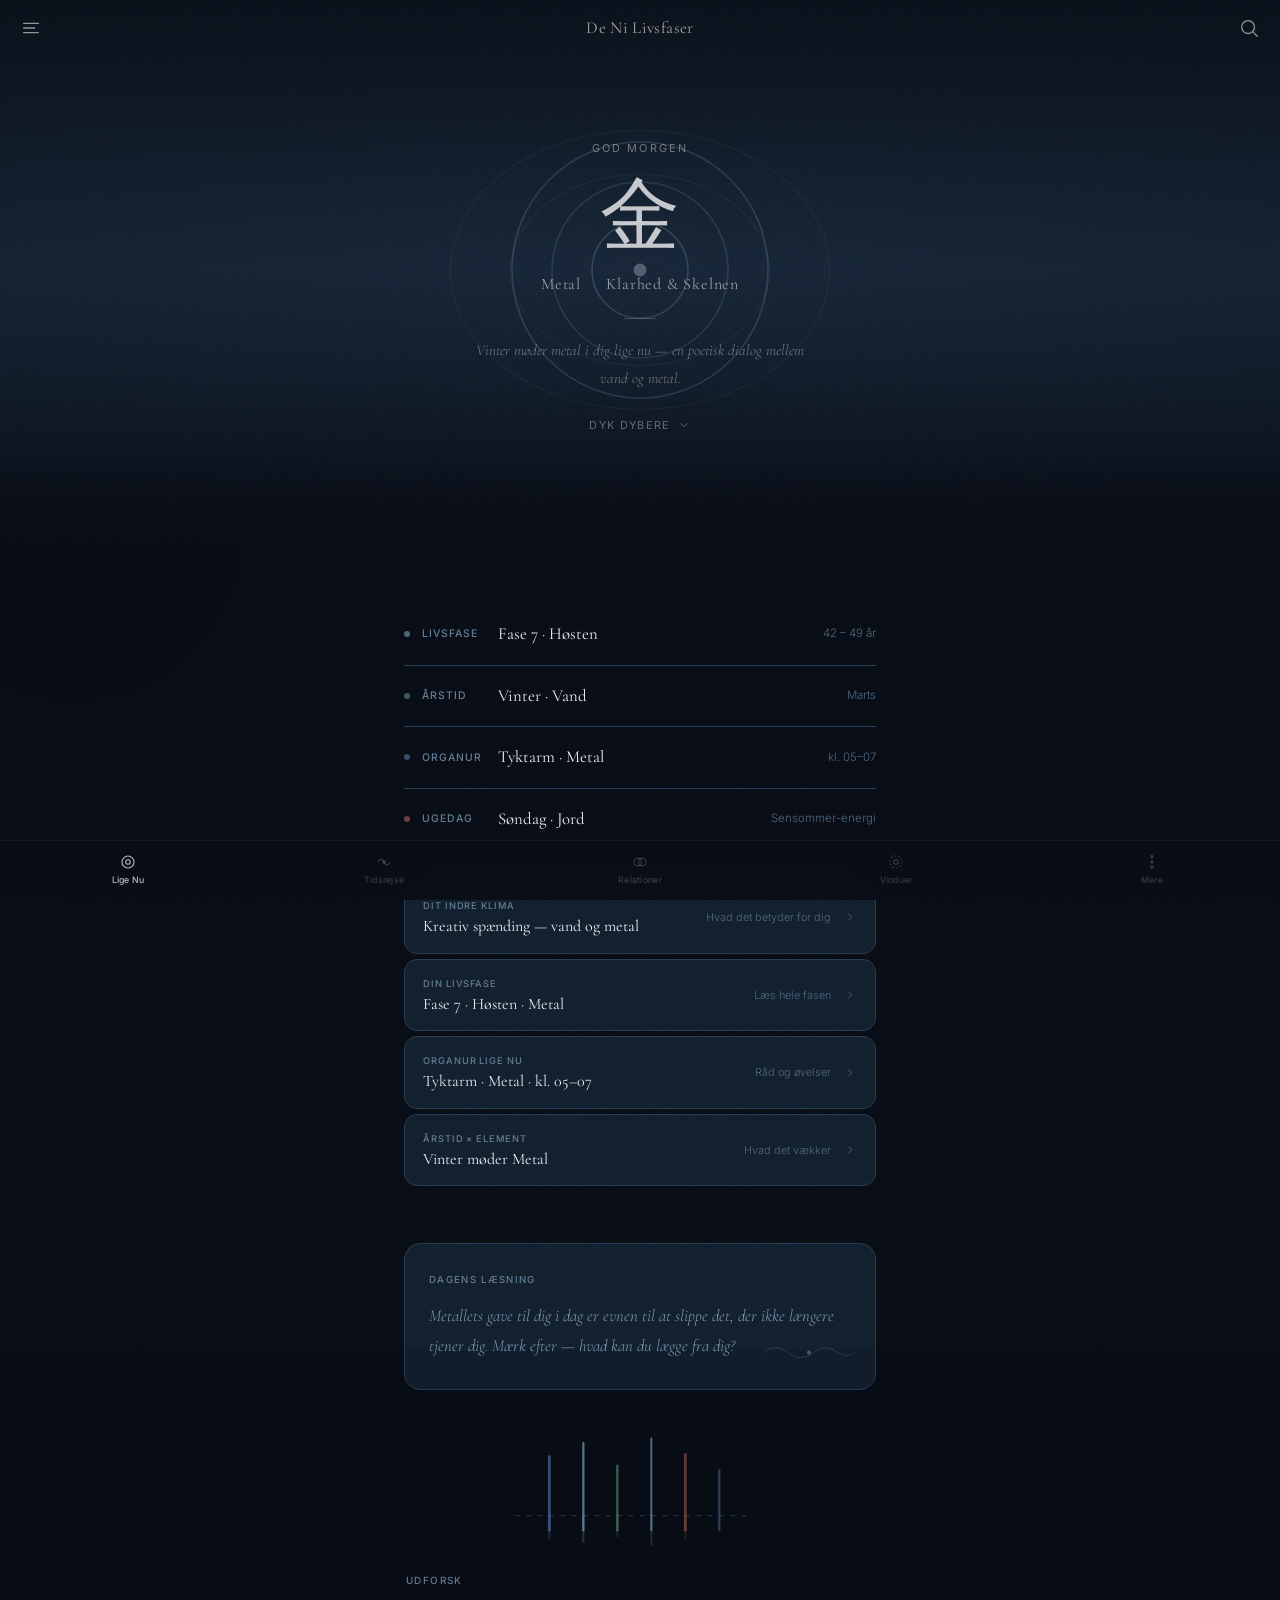
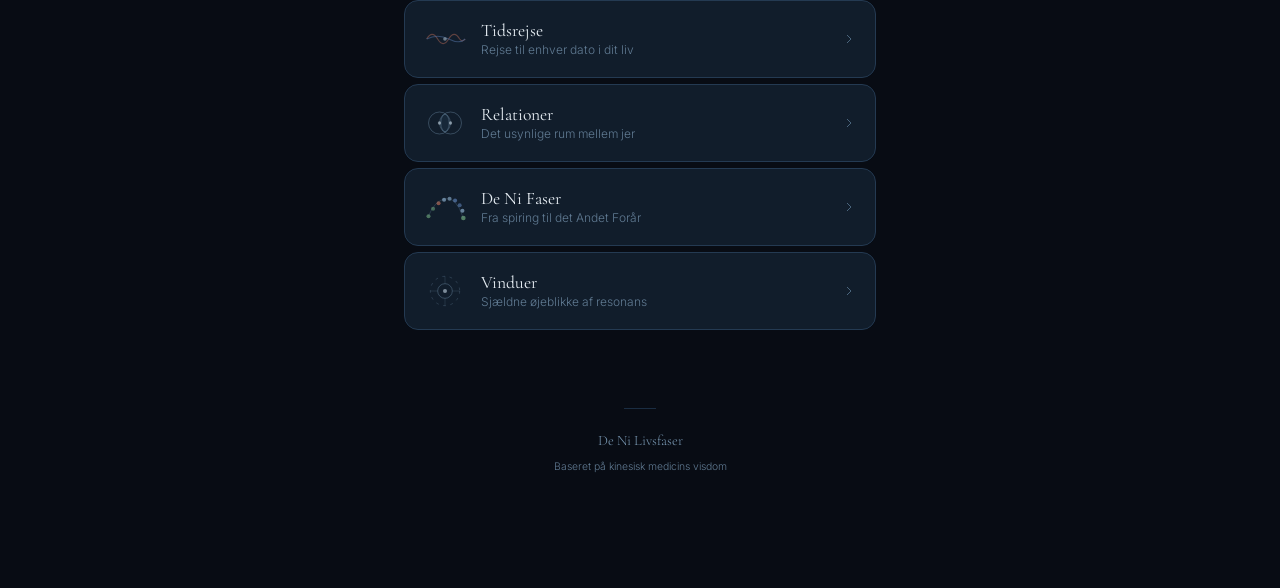
==== index.html @ 33b8a507 "Update entire color palette and figure sizes to match Re-Balan app Replaces all CSS custom propertie" ====
<!DOCTYPE html>
<html lang="da">
<head>
  <meta charset="UTF-8">
  <meta name="viewport" content="width=device-width, initial-scale=1.0, viewport-fit=cover">
  <title>De 9 Livsfaser</title>
  <link rel="preconnect" href="https://fonts.googleapis.com">
  <link rel="preconnect" href="https://fonts.gstatic.com" crossorigin>
  <link href="https://fonts.googleapis.com/css2?family=Cormorant+Garamond:ital,wght@0,300;0,400;0,500;0,600;1,300;1,400;1,500&family=Inter:wght@300;400;500&display=swap" rel="stylesheet">
  <link rel="stylesheet" href="style.css">
</head>
<body>

  <!-- Film grain -->
  <svg class="grain" aria-hidden="true">
    <filter id="grn"><feTurbulence type="fractalNoise" baseFrequency="0.80" numOctaves="4" stitchTiles="stitch"/></filter>
    <rect width="200%" height="200%" filter="url(#grn)"/>
  </svg>

  <!-- Ambient orbs -->
  <div class="ambient" aria-hidden="true">
    <div class="orb orb--1"></div>
    <div class="orb orb--2"></div>
    <div class="orb orb--3"></div>
  </div>

  <!-- Top nav -->
  <nav class="topnav">
    <button class="topnav__btn" aria-label="Menu">
      <svg viewBox="0 0 24 24" fill="none" stroke="currentColor" stroke-width="1.4" stroke-linecap="round"><line x1="4" y1="7" x2="20" y2="7"/><line x1="4" y1="12" x2="16" y2="12"/><line x1="4" y1="17" x2="20" y2="17"/></svg>
    </button>
    <span class="topnav__brand">De Ni Livsfaser</span>
    <button class="topnav__btn" aria-label="Søg">
      <svg viewBox="0 0 24 24" fill="none" stroke="currentColor" stroke-width="1.4" stroke-linecap="round"><circle cx="11" cy="11" r="7"/><line x1="16.5" y1="16.5" x2="21" y2="21"/></svg>
    </button>
  </nav>

  <!-- ═══════════════════════════════════════
       MIRROR — your living portrait, right now
       ═══════════════════════════════════════ -->
  <section class="mirror">

    <!-- Breathing element circle -->
    <div class="mirror__circle" aria-hidden="true">
      <svg viewBox="0 0 200 200" fill="none" class="svg-mirror">
        <circle cx="100" cy="100" r="80" stroke="rgba(122,154,181,0.45)" stroke-width="1" class="mirror-ring mirror-ring--1"/>
        <circle cx="100" cy="100" r="55" stroke="rgba(122,154,181,0.35)" stroke-width="1" class="mirror-ring mirror-ring--2"/>
        <circle cx="100" cy="100" r="30" stroke="rgba(122,154,181,0.50)" stroke-width="1" class="mirror-ring mirror-ring--3"/>
        <circle cx="100" cy="100" r="4" fill="rgba(196,213,226,0.60)" class="mirror-ring mirror-ring--4"/>
      </svg>
    </div>

    <!-- Breathing halo -->
    <div class="mirror__halo" aria-hidden="true">
      <div class="halo halo--1"></div>
      <div class="halo halo--2"></div>
    </div>

    <!-- The living portrait -->
    <div class="mirror__content">
      <p class="mirror__greeting anim-fade" style="--d:.3s" id="greeting">God eftermiddag</p>

      <!-- Element character -->
      <div class="mirror__element anim-fade" style="--d:.6s">
        <span class="element-char" id="elementChar">金</span>
      </div>

      <p class="mirror__element-name anim-fade" style="--d:.9s">
        <span id="elementName">Metal</span> <span class="mirror__dot">·</span> <span id="elementQuality">Klarhed & Skelnen</span>
      </p>

      <div class="mirror__rule anim-fade" style="--d:1.1s"></div>

      <p class="mirror__climate anim-fade" style="--d:1.3s" id="climateText">
        Forår møder metal i dig lige nu — en sjælden spænding mellem det nye og det essentielle.
      </p>

      <a href="dit-dybe-billede.html" class="mirror__deeper anim-fade" style="--d:1.6s">
        Dyk dybere
        <svg width="14" height="14" viewBox="0 0 24 24" fill="none" stroke="currentColor" stroke-width="1.5"><path d="M6 9l6 6 6-6"/></svg>
      </a>
    </div>
  </section>

  <!-- ═══════════════════════════════════════
       CYCLES — the five rhythms right now
       ═══════════════════════════════════════ -->
  <section class="cycles-now">
    <div class="container">

      <div class="cycle-row reveal">
        <div class="cycle-row__dot" style="background:rgba(122,154,181,0.6)"></div>
        <div class="cycle-row__label">Livsfase</div>
        <div class="cycle-row__value" id="cyclePhase">Fase 7 · Høsten</div>
        <div class="cycle-row__detail">42 – 49 år</div>
      </div>

      <div class="cycle-row reveal">
        <div class="cycle-row__dot" style="background:rgba(90,138,106,0.6)"></div>
        <div class="cycle-row__label">Årstid</div>
        <div class="cycle-row__value" id="cycleSeason">Forår · Træ</div>
        <div class="cycle-row__detail">Marts</div>
      </div>

      <div class="cycle-row reveal">
        <div class="cycle-row__dot" style="background:rgba(80,112,160,0.6)"></div>
        <div class="cycle-row__label">Organur</div>
        <div class="cycle-row__value" id="cycleOrgan">Nyrer · Vand</div>
        <div class="cycle-row__detail" id="cycleOrganTime">kl. 17–19</div>
      </div>

      <div class="cycle-row reveal">
        <div class="cycle-row__dot" style="background:rgba(160,96,80,0.6)"></div>
        <div class="cycle-row__label">Ugedag</div>
        <div class="cycle-row__value" id="cycleDay">Fredag · Jord</div>
        <div class="cycle-row__detail">Sensommer-energi</div>
      </div>

    </div>
  </section>

  <!-- ═══════════════════════════════════════
       DEEPER — expand your portrait
       ═══════════════════════════════════════ -->
  <section class="portrait-deep reveal" id="deeper">
    <div class="container">
      <a href="dit-dybe-billede.html" class="deep-bar">
        <div class="deep-bar__left">
          <p class="deep-bar__label">Dit indre klima</p>
          <p class="deep-bar__value" id="deepClimate">Kreativ spænding</p>
        </div>
        <p class="deep-bar__hint">Hvad det betyder for dig</p>
        <svg class="deep-bar__arrow" viewBox="0 0 24 24" fill="none" stroke="currentColor" stroke-width="1.5"><path d="M9 6l6 6-6 6"/></svg>
      </a>
      <a href="dit-dybe-billede.html" class="deep-bar">
        <div class="deep-bar__left">
          <p class="deep-bar__label">Din livsfase</p>
          <p class="deep-bar__value">Fase 7 · Høsten · Metal</p>
        </div>
        <p class="deep-bar__hint">Læs hele fasen</p>
        <svg class="deep-bar__arrow" viewBox="0 0 24 24" fill="none" stroke="currentColor" stroke-width="1.5"><path d="M9 6l6 6-6 6"/></svg>
      </a>
      <a href="dit-dybe-billede.html" class="deep-bar">
        <div class="deep-bar__left">
          <p class="deep-bar__label">Organur lige nu</p>
          <p class="deep-bar__value" id="deepOrgan">Blære · Vand · kl. 15–17</p>
        </div>
        <p class="deep-bar__hint">Råd og øvelser</p>
        <svg class="deep-bar__arrow" viewBox="0 0 24 24" fill="none" stroke="currentColor" stroke-width="1.5"><path d="M9 6l6 6-6 6"/></svg>
      </a>
      <a href="dit-dybe-billede.html" class="deep-bar">
        <div class="deep-bar__left">
          <p class="deep-bar__label">Årstid × Element</p>
          <p class="deep-bar__value" id="deepSeason">Forår møder Metal</p>
        </div>
        <p class="deep-bar__hint">Hvad det vækker</p>
        <svg class="deep-bar__arrow" viewBox="0 0 24 24" fill="none" stroke="currentColor" stroke-width="1.5"><path d="M9 6l6 6-6 6"/></svg>
      </a>
    </div>
  </section>

  <!-- ═══════════════════════════════════════
       DAILY READING — one poetic insight
       ═══════════════════════════════════════ -->
  <section class="reading reveal">
    <div class="container">
      <div class="reading__card">
        <p class="reading__label">Dagens Læsning</p>
        <p class="reading__text" id="dailyReading">Metallets gave til dig i dag er evnen til at slippe det, der ikke længere tjener dig. Mærk efter — hvad kan du lægge fra dig?</p>
        <div class="reading__illo" aria-hidden="true">
          <svg viewBox="0 0 120 40" fill="none" class="svg-reading">
            <path d="M5,20 Q20,8 35,20 Q50,32 65,20 Q80,8 95,20 Q105,27 115,20" stroke="rgba(122,154,181,0.50)" stroke-width="1" fill="none"/>
            <circle cx="60" cy="20" r="2.5" fill="rgba(196,213,226,0.60)"/>
          </svg>
        </div>
      </div>
    </div>
  </section>

  <!-- ═══════════════════════════════════════
       DIVIDER — poles
       ═══════════════════════════════════════ -->
  <div class="divider reveal" aria-hidden="true">
    <svg viewBox="0 0 300 100" fill="none" class="illo-poles">
      <line x1="70" y1="85" x2="70" y2="20" stroke="rgba(80,112,160,0.65)" stroke-width="2.5" stroke-linecap="round"/>
      <line x1="100" y1="85" x2="100" y2="8" stroke="rgba(122,154,181,0.70)" stroke-width="2" stroke-linecap="round"/>
      <line x1="130" y1="85" x2="130" y2="28" stroke="rgba(90,138,106,0.60)" stroke-width="2.2" stroke-linecap="round"/>
      <line x1="160" y1="85" x2="160" y2="4" stroke="rgba(122,154,181,0.65)" stroke-width="1.8" stroke-linecap="round"/>
      <line x1="190" y1="85" x2="190" y2="18" stroke="rgba(160,96,80,0.55)" stroke-width="2.5" stroke-linecap="round"/>
      <line x1="220" y1="85" x2="220" y2="32" stroke="rgba(80,112,160,0.50)" stroke-width="2" stroke-linecap="round"/>
      <line x1="40" y1="72" x2="250" y2="72" stroke="rgba(122,154,181,0.25)" stroke-width="1" stroke-dasharray="4 6"/>
      <line x1="70" y1="72" x2="70" y2="92" stroke="rgba(80,112,160,0.20)" stroke-width="2.5" stroke-linecap="round"/>
      <line x1="100" y1="72" x2="100" y2="95" stroke="rgba(122,154,181,0.25)" stroke-width="2" stroke-linecap="round"/>
      <line x1="130" y1="72" x2="130" y2="90" stroke="rgba(90,138,106,0.18)" stroke-width="2.2" stroke-linecap="round"/>
      <line x1="160" y1="72" x2="160" y2="98" stroke="rgba(122,154,181,0.20)" stroke-width="1.8" stroke-linecap="round"/>
      <line x1="190" y1="72" x2="190" y2="92" stroke="rgba(160,96,80,0.15)" stroke-width="2.5" stroke-linecap="round"/>
    </svg>
  </div>

  <!-- ═══════════════════════════════════════
       EXPLORE — go deeper
       ═══════════════════════════════════════ -->
  <section class="explore reveal">
    <div class="container">
      <p class="explore__label">Udforsk</p>

      <a href="tidsrejse.html" class="bar">
        <div class="bar__illo">
          <svg viewBox="0 0 48 32" fill="none" class="svg-wave">
            <path d="M4,16 Q10,6 16,16 Q22,26 28,16 Q34,6 40,16 Q43,20 46,16" stroke="rgba(160,96,80,0.55)" stroke-width="1.2" fill="none"/>
            <path d="M4,16 Q16,10 28,16 Q40,22 46,16" stroke="rgba(80,112,160,0.55)" stroke-width="1.2" fill="none"/>
            <circle cx="24" cy="16" r="2" fill="rgba(196,213,226,0.50)"/>
          </svg>
        </div>
        <div class="bar__body">
          <h3 class="bar__title">Tidsrejse</h3>
          <p class="bar__sub">Rejse til enhver dato i dit liv</p>
        </div>
        <svg class="bar__arrow" viewBox="0 0 24 24" fill="none" stroke="currentColor" stroke-width="1.5"><path d="M9 6l6 6-6 6"/></svg>
      </a>

      <a href="relationer.html" class="bar">
        <div class="bar__illo">
          <svg viewBox="0 0 48 36" fill="none" class="svg-relation">
            <circle cx="18" cy="18" r="12" stroke="rgba(122,154,181,0.40)" stroke-width="1"/>
            <circle cx="30" cy="18" r="12" stroke="rgba(122,154,181,0.40)" stroke-width="1"/>
            <ellipse cx="24" cy="18" rx="4.5" ry="9.5" fill="rgba(61,106,138,0.15)" stroke="rgba(122,154,181,0.50)" stroke-width="0.8"/>
            <circle cx="18" cy="18" r="1.8" fill="rgba(196,213,226,0.60)"/>
            <circle cx="30" cy="18" r="1.8" fill="rgba(196,213,226,0.60)"/>
          </svg>
        </div>
        <div class="bar__body">
          <h3 class="bar__title">Relationer</h3>
          <p class="bar__sub">Det usynlige rum mellem jer</p>
        </div>
        <svg class="bar__arrow" viewBox="0 0 24 24" fill="none" stroke="currentColor" stroke-width="1.5"><path d="M9 6l6 6-6 6"/></svg>
      </a>

      <a href="#" class="bar">
        <div class="bar__illo">
          <svg viewBox="0 0 48 48" fill="none" class="svg-phases">
            <circle cx="6" cy="34" r="2.2" fill="rgba(90,138,106,0.80)"/>
            <circle cx="11" cy="26" r="2.2" fill="rgba(90,138,106,0.70)"/>
            <circle cx="17" cy="20" r="2.2" fill="rgba(160,96,80,0.80)"/>
            <circle cx="23" cy="16" r="2.2" fill="rgba(122,154,181,0.80)"/>
            <circle cx="29" cy="15" r="2.2" fill="rgba(122,154,181,0.70)"/>
            <circle cx="35" cy="17" r="2.2" fill="rgba(80,112,160,0.80)"/>
            <circle cx="40" cy="22" r="2.2" fill="rgba(80,112,160,0.70)"/>
            <circle cx="43" cy="28" r="2.2" fill="rgba(122,154,181,0.80)"/>
            <circle cx="44" cy="36" r="2.5" fill="rgba(90,138,106,0.90)"/>
            <path d="M6,34 Q12,18 24,15 Q36,12 44,36" fill="none" stroke="rgba(122,154,181,0.30)" stroke-width="0.8"/>
          </svg>
        </div>
        <div class="bar__body">
          <h3 class="bar__title">De Ni Faser</h3>
          <p class="bar__sub">Fra spiring til det Andet Forår</p>
        </div>
        <svg class="bar__arrow" viewBox="0 0 24 24" fill="none" stroke="currentColor" stroke-width="1.5"><path d="M9 6l6 6-6 6"/></svg>
      </a>

      <a href="vinduer.html" class="bar">
        <div class="bar__illo">
          <svg viewBox="0 0 48 48" fill="none" class="svg-window">
            <circle cx="24" cy="24" r="16" stroke="rgba(122,154,181,0.35)" stroke-width="0.8" stroke-dasharray="3 5"/>
            <circle cx="24" cy="24" r="8" stroke="rgba(122,154,181,0.50)" stroke-width="0.8"/>
            <circle cx="24" cy="24" r="2.2" fill="rgba(196,213,226,0.60)"/>
            <line x1="24" y1="8" x2="24" y2="16" stroke="rgba(122,154,181,0.25)" stroke-width="0.8"/>
            <line x1="24" y1="32" x2="24" y2="40" stroke="rgba(122,154,181,0.25)" stroke-width="0.8"/>
            <line x1="8" y1="24" x2="16" y2="24" stroke="rgba(122,154,181,0.25)" stroke-width="0.8"/>
            <line x1="32" y1="24" x2="40" y2="24" stroke="rgba(122,154,181,0.25)" stroke-width="0.8"/>
          </svg>
        </div>
        <div class="bar__body">
          <h3 class="bar__title">Vinduer</h3>
          <p class="bar__sub">Sjældne øjeblikke af resonans</p>
        </div>
        <svg class="bar__arrow" viewBox="0 0 24 24" fill="none" stroke="currentColor" stroke-width="1.5"><path d="M9 6l6 6-6 6"/></svg>
      </a>

    </div>
  </section>

  <!-- Footer -->
  <footer class="footer reveal">
    <div class="container">
      <div class="footer__rule"></div>
      <p class="footer__brand">De Ni Livsfaser</p>
      <p class="footer__sub">Baseret på kinesisk medicins visdom</p>
    </div>
  </footer>

  <!-- Bottom tab bar -->
  <nav class="tabbar">
    <a href="index.html" class="tab active">
      <svg viewBox="0 0 24 24" fill="none" stroke="currentColor" stroke-width="1.4"><circle cx="12" cy="12" r="8"/><circle cx="12" cy="12" r="3"/></svg>
      <span>Lige Nu</span>
    </a>
    <a href="tidsrejse.html" class="tab">
      <svg viewBox="0 0 24 24" fill="none" stroke="currentColor" stroke-width="1.4"><path d="M4,12 Q8,4 12,12 Q16,20 20,12"/><circle cx="12" cy="12" r="1.5"/></svg>
      <span>Tidsrejse</span>
    </a>
    <a href="relationer.html" class="tab">
      <svg viewBox="0 0 24 24" fill="none" stroke="currentColor" stroke-width="1.4"><circle cx="9" cy="12" r="5"/><circle cx="15" cy="12" r="5"/></svg>
      <span>Relationer</span>
    </a>
    <a href="vinduer.html" class="tab">
      <svg viewBox="0 0 24 24" fill="none" stroke="currentColor" stroke-width="1.4"><circle cx="12" cy="12" r="8" stroke-dasharray="2 3"/><circle cx="12" cy="12" r="3"/></svg>
      <span>Vinduer</span>
    </a>
    <a href="#" class="tab">
      <svg viewBox="0 0 24 24" fill="none" stroke="currentColor" stroke-width="1.4"><circle cx="12" cy="5" r="1.5"/><circle cx="12" cy="12" r="1.5"/><circle cx="12" cy="19" r="1.5"/></svg>
      <span>Mere</span>
    </a>
  </nav>

  <script src="app.js"></script>
</body>
</html>
---- style.css ----
/* ═══════════════════════════════════════════════════
   DE NI LIVSFASER — Living Mirror
   Co-Star inspired · Personalized · Breathing
   ═══════════════════════════════════════════════════ */

:root {
  /* Palette — extracted from Re-Balan */
  --bg: #080c14;
  --bg-light: #0d1520;
  --bg-deep: #080c14;
  --surface: #111d2b;
  --surface-hover: #162436;
  --glass-border: rgba(255,255,255,0.06);
  --border: #1a2d42;
  --border-light: #243a52;
  --text-bright: #e6edf3;
  --text-primary: #c4d5e2;
  --text-secondary: #7a9ab5;
  --text-dim: #607a92;
  --text-muted: #4a657d;
  --accent: #3d6a8a;
  --accent-light: #5a8aab;
  --warm: #8a7a60;
  --warm-light: #a89880;
  --sym: #a06050;
  --para: #5070a0;
  --hero-deep: #080c14;
  --hero-base: #0d1520;
  --hero-mid: #111d2b;
  --hero-light: #162436;
  --hero-pale: #1a2d42;
  --glass: rgba(255,255,255,0.025);
  --glass-hover: rgba(255,255,255,0.04);
  --ease: cubic-bezier(0.4,0,0.2,1);
  --ease-out: cubic-bezier(0,0,0.2,1);
  --transition: 0.4s var(--ease);
  --shadow: 0 4px 30px rgba(0,0,0,0.30);
  --shadow-up: 0 -2px 20px rgba(0,0,0,0.20);
}

*,*::before,*::after{margin:0;padding:0;box-sizing:border-box}
html{scroll-behavior:smooth;font-size:16px;-webkit-font-smoothing:antialiased}
body{font-family:'Inter',-apple-system,sans-serif;font-weight:300;color:var(--text-primary);background:var(--bg);line-height:1.7;overflow-x:hidden;padding-bottom:72px}
::selection{background:rgba(80,112,160,.30);color:#fff}
a{text-decoration:none;color:inherit}
.container{max-width:520px;margin:0 auto;padding:0 24px}

/* ── Grain ── */
.grain{position:fixed;inset:-50%;width:200%;height:200%;z-index:9999;pointer-events:none;opacity:.28;mix-blend-mode:soft-light}

/* ── Ambient ── */
.ambient{position:fixed;inset:0;z-index:0;pointer-events:none;overflow:hidden}
.orb{position:absolute;border-radius:50%;filter:blur(80px);opacity:.06}
.orb--1{width:500px;height:500px;background:radial-gradient(circle,rgba(80,112,160,.20),transparent);top:-120px;right:-80px;animation:drift1 40s ease-in-out infinite}
.orb--2{width:550px;height:550px;background:radial-gradient(circle,rgba(90,138,106,.12),transparent);bottom:10%;left:-200px;animation:drift2 35s ease-in-out infinite}
.orb--3{width:400px;height:400px;background:radial-gradient(circle,rgba(160,96,80,.08),transparent);top:40%;right:5%;animation:drift3 45s ease-in-out infinite}
@keyframes drift1{0%,100%{transform:translate(0,0) scale(1)}33%{transform:translate(-50px,40px) scale(1.05)}66%{transform:translate(25px,-35px) scale(.95)}}
@keyframes drift2{0%,100%{transform:translate(0,0) scale(1)}33%{transform:translate(40px,-30px) scale(.92)}66%{transform:translate(-35px,50px) scale(1.08)}}
@keyframes drift3{0%,100%{transform:translate(0,0) scale(1)}33%{transform:translate(-30px,-25px) scale(1.06)}66%{transform:translate(40px,20px) scale(.94)}}

/* ═══════════════════════════════════
   TOP NAV
   ═══════════════════════════════════ */
.topnav{position:fixed;top:0;left:0;right:0;z-index:100;display:flex;align-items:center;justify-content:space-between;padding:14px 20px;transition:all .5s var(--ease)}
.topnav.scrolled{background:rgba(8,12,20,.85);backdrop-filter:blur(20px);-webkit-backdrop-filter:blur(20px);border-bottom:1px solid rgba(255,255,255,.05)}
.topnav__brand{font-family:'Cormorant Garamond',Georgia,serif;font-size:1.05rem;font-weight:400;color:rgba(255,255,255,.60);letter-spacing:.02em;transition:color .5s var(--ease)}
.topnav.scrolled .topnav__brand{color:rgba(255,255,255,.75)}
.topnav__btn{background:none;border:none;cursor:pointer;width:22px;height:22px;color:rgba(255,255,255,.55);transition:color .5s var(--ease)}
.topnav__btn svg{width:100%;height:100%}
.topnav.scrolled .topnav__btn{color:var(--text-dim)}

/* ═══════════════════════════════════
   MIRROR — the living portrait
   ═══════════════════════════════════ */
.mirror{
  position:relative;
  min-height:60vh;
  display:flex;align-items:center;justify-content:center;
  overflow:hidden;
  padding:80px 0 48px;
  background:linear-gradient(180deg,#0d1520 0%,#111d2b 30%,#162436 50%,#111d2b 70%,#080c14 100%);
}
.mirror::before{content:'';position:absolute;inset:0;background:linear-gradient(to bottom,rgba(8,12,20,.50) 0%,transparent 30%,transparent 85%,rgba(8,12,20,1) 100%);pointer-events:none;z-index:1}
.mirror::after{content:'';position:absolute;inset:0;background:radial-gradient(ellipse 70% 60% at 50% 45%,transparent 0%,rgba(8,12,20,.25) 100%);pointer-events:none;z-index:1}

/* Breathing SVG rings */
.mirror__circle{position:absolute;top:50%;left:50%;transform:translate(-50%,-50%);width:min(320px,65vw);height:min(320px,65vw);z-index:1;pointer-events:none;opacity:.55}
.svg-mirror{width:100%;height:100%}
.mirror-ring--1{animation:spin 80s linear infinite;transform-origin:100px 100px}
.mirror-ring--2{animation:spin 55s linear infinite reverse;transform-origin:100px 100px}
.mirror-ring--3{animation:spin 40s linear infinite;transform-origin:100px 100px}
.mirror-ring--4{animation:pulse 5s ease-in-out infinite;transform-origin:100px 100px}
@keyframes spin{to{transform:rotate(360deg)}}
@keyframes pulse{0%,100%{opacity:.7;transform:scale(1)}50%{opacity:1;transform:scale(1.12)}}

/* Breathing halo */
.mirror__halo{position:absolute;top:50%;left:50%;transform:translate(-50%,-50%);z-index:1;pointer-events:none}
.halo{position:absolute;border-radius:50%;border:1px solid rgba(255,255,255,.05);top:50%;left:50%;transform:translate(-50%,-50%);animation:breathe 8s ease-in-out infinite}
.halo--1{width:380px;height:280px;animation-delay:0s}
.halo--2{width:260px;height:192px;animation-delay:.5s}
@keyframes breathe{0%,100%{transform:translate(-50%,-50%) scale(1);opacity:.25}50%{transform:translate(-50%,-50%) scale(1.12);opacity:.04}}

/* Content */
.mirror__content{position:relative;z-index:2;text-align:center;padding:24px 24px 20px;max-width:480px}
.mirror__greeting{font-size:.68rem;font-weight:400;letter-spacing:.2em;text-transform:uppercase;color:rgba(255,255,255,.40);margin-bottom:20px}

/* Element character — large, central */
.mirror__element{margin-bottom:14px}
.element-char{
  font-family:'Cormorant Garamond',Georgia,serif;
  font-size:clamp(3.2rem,10vw,5rem);
  font-weight:300;
  color:rgba(255,255,255,.75);
  line-height:1;
  display:block;
}

.mirror__element-name{
  font-family:'Cormorant Garamond',Georgia,serif;
  font-size:1rem;font-weight:400;
  color:rgba(255,255,255,.55);
  letter-spacing:.05em;
  margin-bottom:20px;
}
.mirror__dot{opacity:.3;margin:0 6px}

.mirror__rule{width:32px;height:1px;background:rgba(255,255,255,.18);margin:0 auto 18px}

.mirror__climate{
  font-family:'Cormorant Garamond',Georgia,serif;
  font-size:clamp(.85rem,2vw,.95rem);
  font-weight:300;font-style:italic;
  color:rgba(255,255,255,.40);
  line-height:1.8;max-width:340px;margin:0 auto;
}

/* Deeper CTA in mirror */
.mirror__deeper{
  display:inline-flex;align-items:center;gap:6px;
  margin-top:24px;
  font-size:.68rem;font-weight:400;letter-spacing:.12em;text-transform:uppercase;
  color:rgba(255,255,255,.35);
  transition:all var(--transition);
}
.mirror__deeper:hover{color:rgba(255,255,255,.60)}
.mirror__deeper svg{transition:transform var(--transition)}
.mirror__deeper:hover svg{transform:translateY(2px)}

/* Anim */
.anim-fade{opacity:0;transform:translateY(12px);animation:fadeUp 1.2s var(--ease-out) forwards;animation-delay:var(--d,0s)}
@keyframes fadeUp{to{opacity:1;transform:translateY(0)}}

.scroll-cue{position:absolute;bottom:32px;left:50%;transform:translateX(-50%);z-index:2}
.scroll-cue__line{width:1px;height:36px;background:linear-gradient(to bottom,rgba(255,255,255,.28),transparent);animation:scrollPulse 2.5s ease-in-out infinite}
@keyframes scrollPulse{0%,100%{opacity:.7;transform:scaleY(1)}50%{opacity:.10;transform:scaleY(1.3)}}

/* ═══════════════════════════════════
   REVEAL
   ═══════════════════════════════════ */
.reveal{opacity:0;transform:translateY(20px);transition:opacity .8s var(--ease-out),transform .8s var(--ease-out)}
.reveal.visible{opacity:1;transform:translateY(0)}

/* ═══════════════════════════════════
   CYCLES NOW — the five rhythms
   ═══════════════════════════════════ */
.cycles-now{position:relative;z-index:1;padding:64px 0 24px}

.cycle-row{
  display:flex;align-items:center;gap:12px;
  padding:16px 0;
  border-bottom:1px solid var(--border-light);
}
.cycle-row:last-child{border-bottom:none}

.cycle-row__dot{width:6px;height:6px;border-radius:50%;flex-shrink:0}
.cycle-row__label{font-size:.65rem;font-weight:500;letter-spacing:.10em;text-transform:uppercase;color:var(--text-dim);width:64px;flex-shrink:0}
.cycle-row__value{font-family:'Cormorant Garamond',Georgia,serif;font-size:1.05rem;font-weight:400;color:var(--text-bright);flex:1}
.cycle-row__detail{font-size:.72rem;color:var(--text-muted);flex-shrink:0}

/* ═══════════════════════════════════
   PORTRAIT DEEP — dive into your moment
   ═══════════════════════════════════ */
.portrait-deep{position:relative;z-index:1;padding:8px 0 20px}

.deep-bar{
  display:flex;align-items:center;gap:12px;
  padding:16px 18px;margin-bottom:5px;
  background:var(--surface);
  border:1px solid var(--border-light);
  border-radius:13px;
  backdrop-filter:blur(10px);-webkit-backdrop-filter:blur(10px);
  transition:all var(--transition);cursor:pointer;
}
.deep-bar:hover{background:var(--surface-hover);border-color:var(--glass-border);box-shadow:var(--shadow-up);transform:translateX(3px)}
.deep-bar__left{flex:1;min-width:0}
.deep-bar__label{font-size:.58rem;font-weight:500;letter-spacing:.10em;text-transform:uppercase;color:var(--text-dim);margin-bottom:2px}
.deep-bar__value{font-family:'Cormorant Garamond',Georgia,serif;font-size:1rem;font-weight:400;color:var(--text-bright);line-height:1.3}
.deep-bar__hint{font-size:.68rem;color:var(--text-muted);flex-shrink:0;white-space:nowrap}
.deep-bar__arrow{width:14px;height:14px;flex-shrink:0;color:var(--text-muted);transition:all var(--transition)}
.deep-bar:hover .deep-bar__arrow{color:var(--text-secondary);transform:translateX(2px)}

/* ═══════════════════════════════════
   DAILY READING
   ═══════════════════════════════════ */
.reading{position:relative;z-index:1;padding:32px 0 24px}

.reading__card{
  padding:28px 24px;
  background:var(--surface);
  border:1px solid var(--border-light);
  border-radius:16px;
  backdrop-filter:blur(10px);-webkit-backdrop-filter:blur(10px);
  position:relative;overflow:hidden;
}
.reading__label{font-size:.60rem;font-weight:500;letter-spacing:.14em;text-transform:uppercase;color:var(--text-dim);margin-bottom:12px}
.reading__text{font-family:'Cormorant Garamond',Georgia,serif;font-size:1.05rem;font-weight:300;font-style:italic;color:var(--text-secondary);line-height:1.8}
.reading__illo{position:absolute;bottom:12px;right:16px;width:100px;opacity:.5}
.reading__illo svg{width:100%;height:auto}

.svg-reading path{animation:readingWave 6s ease-in-out infinite}
@keyframes readingWave{0%,100%{opacity:.55;transform:translateX(0)}50%{opacity:.80;transform:translateX(2px)}}

/* ═══════════════════════════════════
   DIVIDER
   ═══════════════════════════════════ */
/* ══════════════════════════════════════
   GLOBAL ILLUSTRATION SYSTEM
   Consistent across entire app:
   - Small: 60-80px (leaf, drops, single symbol)
   - Medium: 100-140px (lungs, orbit, nest, trees)
   - Wide: 160px max (harvest, timeline, bridge, stillwater)
   - Divider: 180px (poles, family, spiral)
   - All opacity: .55 ↔ .80 (visible, not harsh)
   - All animations: ease-in-out, 6-12s
   ══════════════════════════════════════ */
.illo-pause{display:flex;justify-content:center;padding:20px 0}
.illo-pause svg{height:auto;max-width:340px}

.divider{position:relative;z-index:1;display:flex;justify-content:center;padding:20px 0 12px}
.divider svg{max-width:340px;height:auto}
.illo-poles{width:340px;animation:polesFade 15s ease-in-out infinite}
@keyframes polesFade{0%,100%{opacity:.80;transform:scaleY(1)}50%{opacity:.50;transform:scaleY(1.02)}}

/* ═══════════════════════════════════
   EXPLORE — go deeper bars
   ═══════════════════════════════════ */
.explore{position:relative;z-index:1;padding:12px 0 48px}
.explore__label{font-size:.62rem;font-weight:500;letter-spacing:.14em;text-transform:uppercase;color:var(--text-dim);margin-bottom:12px;padding-left:2px}

.bar{
  display:flex;align-items:center;gap:14px;
  padding:16px 18px;margin-bottom:6px;
  background:var(--surface);
  border:1px solid var(--border-light);
  border-radius:14px;
  backdrop-filter:blur(10px);-webkit-backdrop-filter:blur(10px);
  transition:all var(--transition);cursor:pointer;
}
.bar:hover{background:var(--surface-hover);border-color:var(--glass-border);box-shadow:var(--shadow-up);transform:translateX(3px)}

.bar__illo{width:44px;height:44px;flex-shrink:0;display:flex;align-items:center;justify-content:center}
.bar__illo svg{width:100%;height:100%}
.bar__body{flex:1;min-width:0}
.bar__title{font-family:'Cormorant Garamond',Georgia,serif;font-size:1.1rem;font-weight:400;color:var(--text-bright);line-height:1.3}
.bar__sub{font-size:.75rem;color:var(--text-dim);line-height:1.4}
.bar__arrow{width:16px;height:16px;flex-shrink:0;color:var(--text-muted);transition:all var(--transition)}
.bar:hover .bar__arrow{color:var(--text-secondary);transform:translateX(3px)}

/* SVG animations */
.svg-wave path:first-child{animation:waveA 4s ease-in-out infinite}
.svg-wave path:nth-child(2){animation:waveB 5.5s ease-in-out infinite}
@keyframes waveA{0%,100%{opacity:.55;transform:translateX(0)}50%{opacity:.80;transform:translateX(3px)}}
@keyframes waveB{0%,100%{opacity:.55;transform:translateX(0)}50%{opacity:.80;transform:translateX(-3px)}}
.svg-relation{animation:relPulse 8s ease-in-out infinite}
@keyframes relPulse{0%,100%{opacity:.80;transform:scale(1)}50%{opacity:.55;transform:scale(1.04)}}
.svg-window{animation:winSpin 15s linear infinite}
@keyframes winSpin{to{transform:rotate(360deg)}}
.svg-phases circle{animation:phaseGlow 2.5s ease-in-out infinite}
.svg-phases circle:nth-child(1){animation-delay:0s}
.svg-phases circle:nth-child(2){animation-delay:.15s}
.svg-phases circle:nth-child(3){animation-delay:.30s}
.svg-phases circle:nth-child(4){animation-delay:.45s}
.svg-phases circle:nth-child(5){animation-delay:.60s}
.svg-phases circle:nth-child(6){animation-delay:.75s}
.svg-phases circle:nth-child(7){animation-delay:.90s}
.svg-phases circle:nth-child(8){animation-delay:1.05s}
.svg-phases circle:nth-child(9){animation-delay:1.20s}
@keyframes phaseGlow{0%,100%{opacity:.80;transform:scale(1)}50%{opacity:.45;transform:scale(1.2)}}

/* ═══════════════════════════════════
   FOOTER
   ═══════════════════════════════════ */
.footer{position:relative;z-index:1;padding:24px 0 40px;text-align:center}
.footer__rule{width:32px;height:1px;background:var(--border);margin:0 auto 20px}
.footer__brand{font-family:'Cormorant Garamond',Georgia,serif;font-size:.9rem;color:var(--text-secondary);margin-bottom:4px}
.footer__sub{font-size:.65rem;color:var(--text-dim)}

/* ═══════════════════════════════════
   TAB BAR
   ═══════════════════════════════════ */
.tabbar{position:fixed;bottom:0;left:0;right:0;z-index:100;display:flex;align-items:center;justify-content:space-around;height:60px;background:rgba(8,12,20,.88);backdrop-filter:blur(24px);-webkit-backdrop-filter:blur(24px);border-top:1px solid rgba(255,255,255,.05);padding-bottom:env(safe-area-inset-bottom,0)}
.tab{display:flex;flex-direction:column;align-items:center;gap:2px;padding:6px 0;min-width:52px;transition:all var(--transition)}
.tab svg{width:18px;height:18px;color:rgba(255,255,255,.20);transition:color var(--transition)}
.tab span{font-size:.55rem;font-weight:400;letter-spacing:.03em;color:rgba(255,255,255,.20);transition:color var(--transition)}
.tab.active svg{color:rgba(255,255,255,.70)}
.tab.active span{color:rgba(255,255,255,.70);font-weight:500}

/* ═══════════════════════════════════
   SCROLLBAR
   ═══════════════════════════════════ */
::-webkit-scrollbar{width:4px}
::-webkit-scrollbar-track{background:transparent}
::-webkit-scrollbar-thumb{background:rgba(255,255,255,.12);border-radius:4px}
::-webkit-scrollbar-thumb:hover{background:rgba(255,255,255,.20)}

/* ═══════════════════════════════════
   RESPONSIVE
   ═══════════════════════════════════ */
@media(max-width:580px){
  .container{padding:0 18px}
  .halo--1{width:340px;height:250px}
  .halo--2{width:220px;height:162px}
}
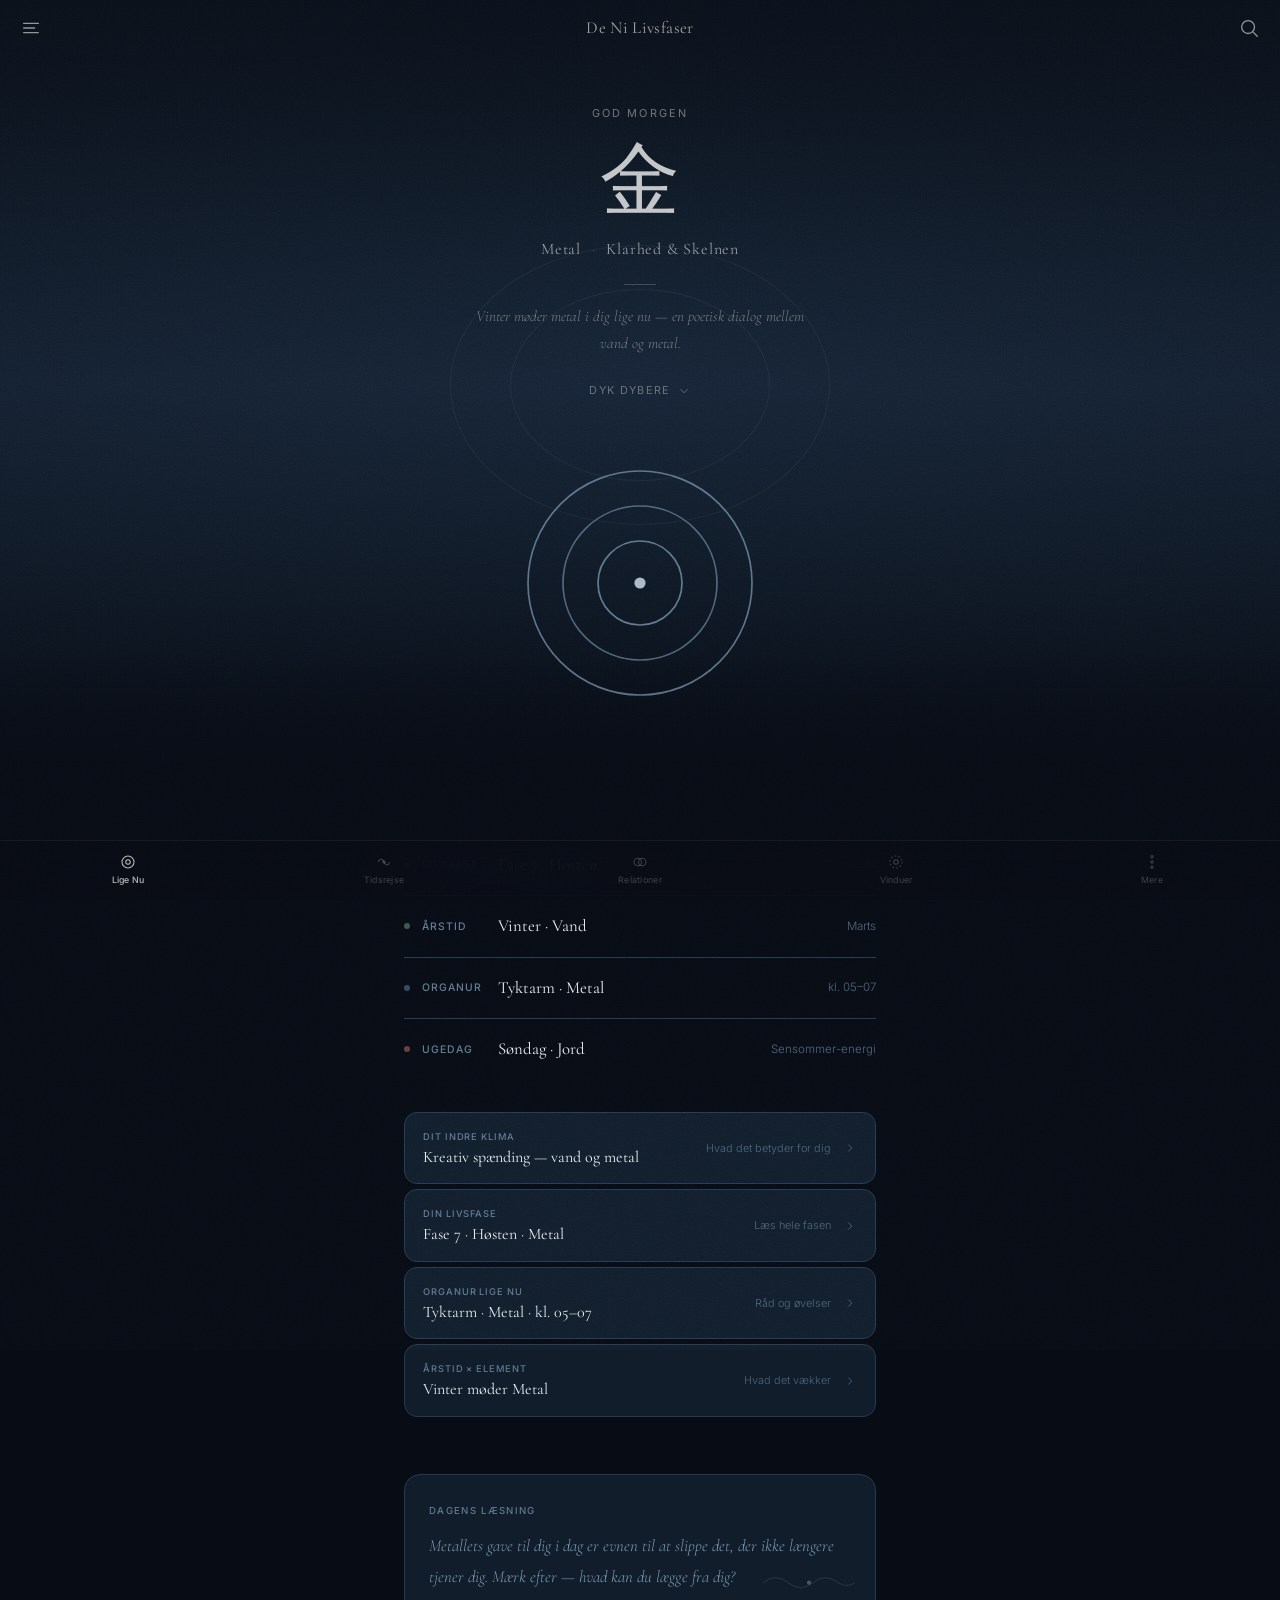
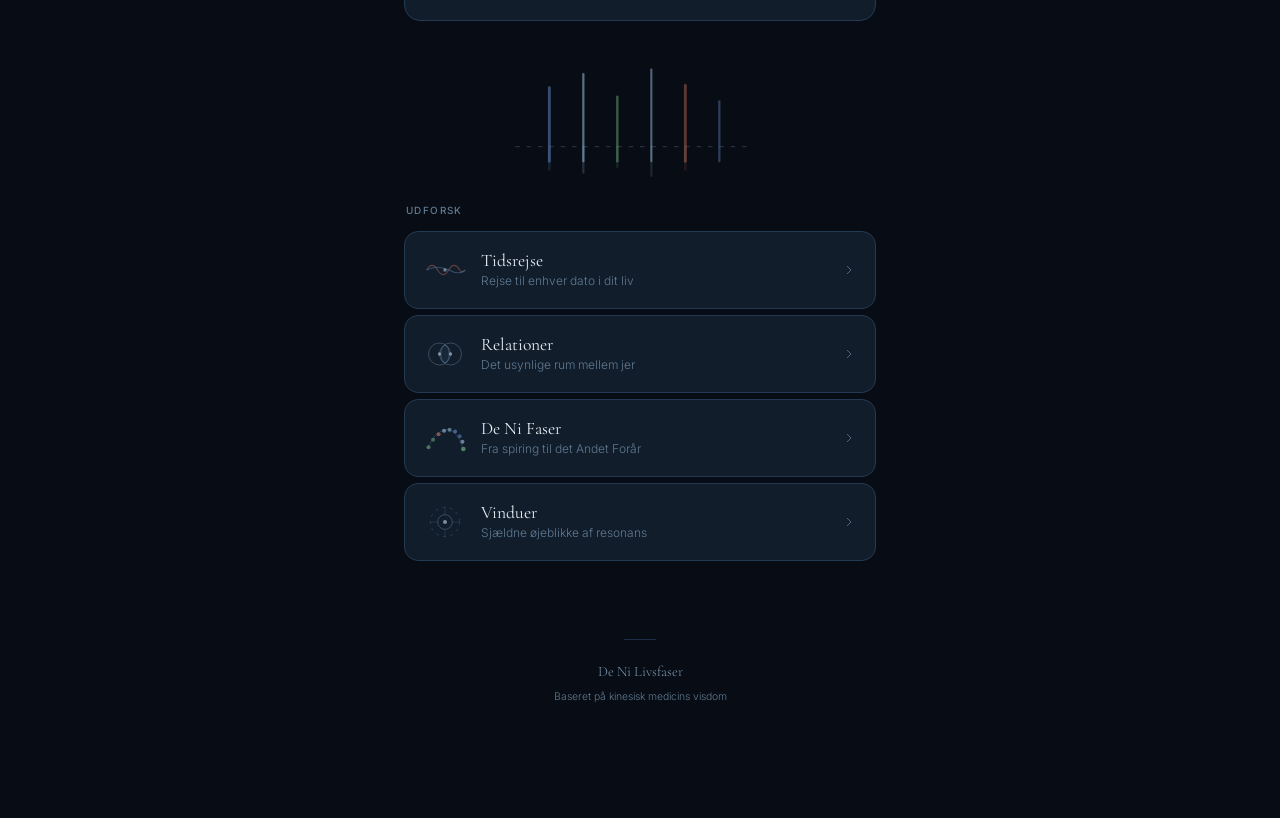
==== commit e38151e8: "Move illustrations below headers and boost color vibrancy Illustrations on all pages now appear belo" ====
--- a/index.html
+++ b/index.html
@@ -40,16 +40,6 @@
        ═══════════════════════════════════════ -->
   <section class="mirror">
 
-    <!-- Breathing element circle -->
-    <div class="mirror__circle" aria-hidden="true">
-      <svg viewBox="0 0 200 200" fill="none" class="svg-mirror">
-        <circle cx="100" cy="100" r="80" stroke="rgba(122,154,181,0.45)" stroke-width="1" class="mirror-ring mirror-ring--1"/>
-        <circle cx="100" cy="100" r="55" stroke="rgba(122,154,181,0.35)" stroke-width="1" class="mirror-ring mirror-ring--2"/>
-        <circle cx="100" cy="100" r="30" stroke="rgba(122,154,181,0.50)" stroke-width="1" class="mirror-ring mirror-ring--3"/>
-        <circle cx="100" cy="100" r="4" fill="rgba(196,213,226,0.60)" class="mirror-ring mirror-ring--4"/>
-      </svg>
-    </div>
-
     <!-- Breathing halo -->
     <div class="mirror__halo" aria-hidden="true">
       <div class="halo halo--1"></div>
@@ -79,6 +69,16 @@
         Dyk dybere
         <svg width="14" height="14" viewBox="0 0 24 24" fill="none" stroke="currentColor" stroke-width="1.5"><path d="M6 9l6 6 6-6"/></svg>
       </a>
+    </div>
+
+    <!-- Breathing element circle — below content -->
+    <div class="mirror__circle" aria-hidden="true">
+      <svg viewBox="0 0 200 200" fill="none" class="svg-mirror">
+        <circle cx="100" cy="100" r="80" stroke="rgba(122,154,181,0.70)" stroke-width="1.2" class="mirror-ring mirror-ring--1"/>
+        <circle cx="100" cy="100" r="55" stroke="rgba(122,154,181,0.60)" stroke-width="1.2" class="mirror-ring mirror-ring--2"/>
+        <circle cx="100" cy="100" r="30" stroke="rgba(122,154,181,0.75)" stroke-width="1.2" class="mirror-ring mirror-ring--3"/>
+        <circle cx="100" cy="100" r="4" fill="rgba(196,213,226,0.85)" class="mirror-ring mirror-ring--4"/>
+      </svg>
     </div>
   </section>
 
--- a/style.css
+++ b/style.css
@@ -75,7 +75,7 @@
 .mirror{
   position:relative;
   min-height:60vh;
-  display:flex;align-items:center;justify-content:center;
+  display:flex;flex-direction:column;align-items:center;justify-content:center;
   overflow:hidden;
   padding:80px 0 48px;
   background:linear-gradient(180deg,#0d1520 0%,#111d2b 30%,#162436 50%,#111d2b 70%,#080c14 100%);
@@ -84,7 +84,7 @@
 .mirror::after{content:'';position:absolute;inset:0;background:radial-gradient(ellipse 70% 60% at 50% 45%,transparent 0%,rgba(8,12,20,.25) 100%);pointer-events:none;z-index:1}
 
 /* Breathing SVG rings */
-.mirror__circle{position:absolute;top:50%;left:50%;transform:translate(-50%,-50%);width:min(320px,65vw);height:min(320px,65vw);z-index:1;pointer-events:none;opacity:.55}
+.mirror__circle{position:relative;width:min(280px,55vw);height:min(280px,55vw);z-index:2;pointer-events:none;opacity:1;margin-top:20px}
 .svg-mirror{width:100%;height:100%}
 .mirror-ring--1{animation:spin 80s linear infinite;transform-origin:100px 100px}
 .mirror-ring--2{animation:spin 55s linear infinite reverse;transform-origin:100px 100px}
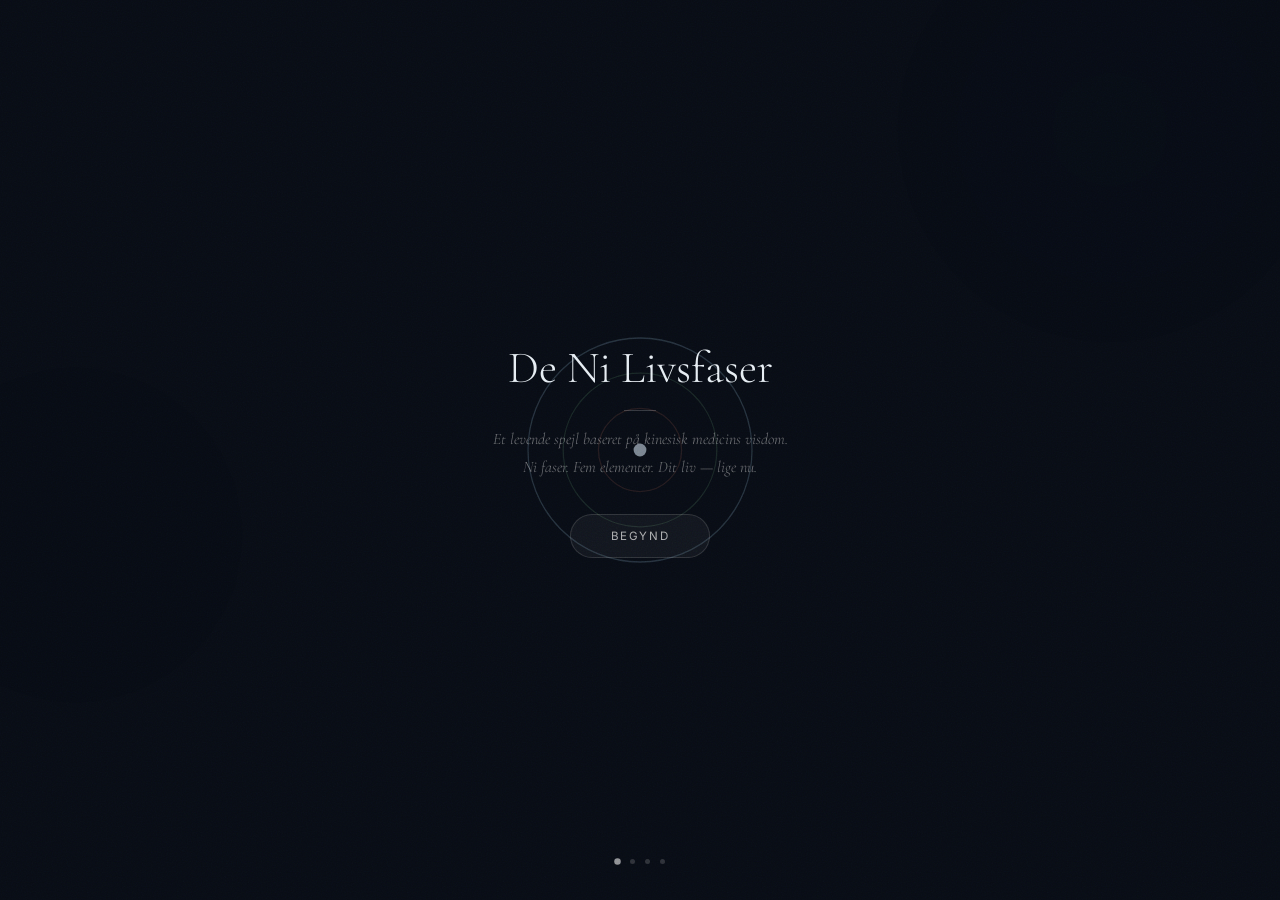
==== commit 681d6ac4: "Add meditative onboarding flow with birthday collection and phase reveal Four-step onboarding: welco" ====
--- a/index.html
+++ b/index.html
@@ -8,6 +8,7 @@
   <link rel="preconnect" href="https://fonts.gstatic.com" crossorigin>
   <link href="https://fonts.googleapis.com/css2?family=Cormorant+Garamond:ital,wght@0,300;0,400;0,500;0,600;1,300;1,400;1,500&family=Inter:wght@300;400;500&display=swap" rel="stylesheet">
   <link rel="stylesheet" href="style.css">
+  <script>if(!localStorage.getItem('dnl_onboarded'))window.location.replace('onboarding.html');</script>
 </head>
 <body>
 
@@ -135,7 +136,7 @@
       <a href="dit-dybe-billede.html" class="deep-bar">
         <div class="deep-bar__left">
           <p class="deep-bar__label">Din livsfase</p>
-          <p class="deep-bar__value">Fase 7 · Høsten · Metal</p>
+          <p class="deep-bar__value" id="deepPhase">Fase 7 · Høsten · Metal</p>
         </div>
         <p class="deep-bar__hint">Læs hele fasen</p>
         <svg class="deep-bar__arrow" viewBox="0 0 24 24" fill="none" stroke="currentColor" stroke-width="1.5"><path d="M9 6l6 6-6 6"/></svg>
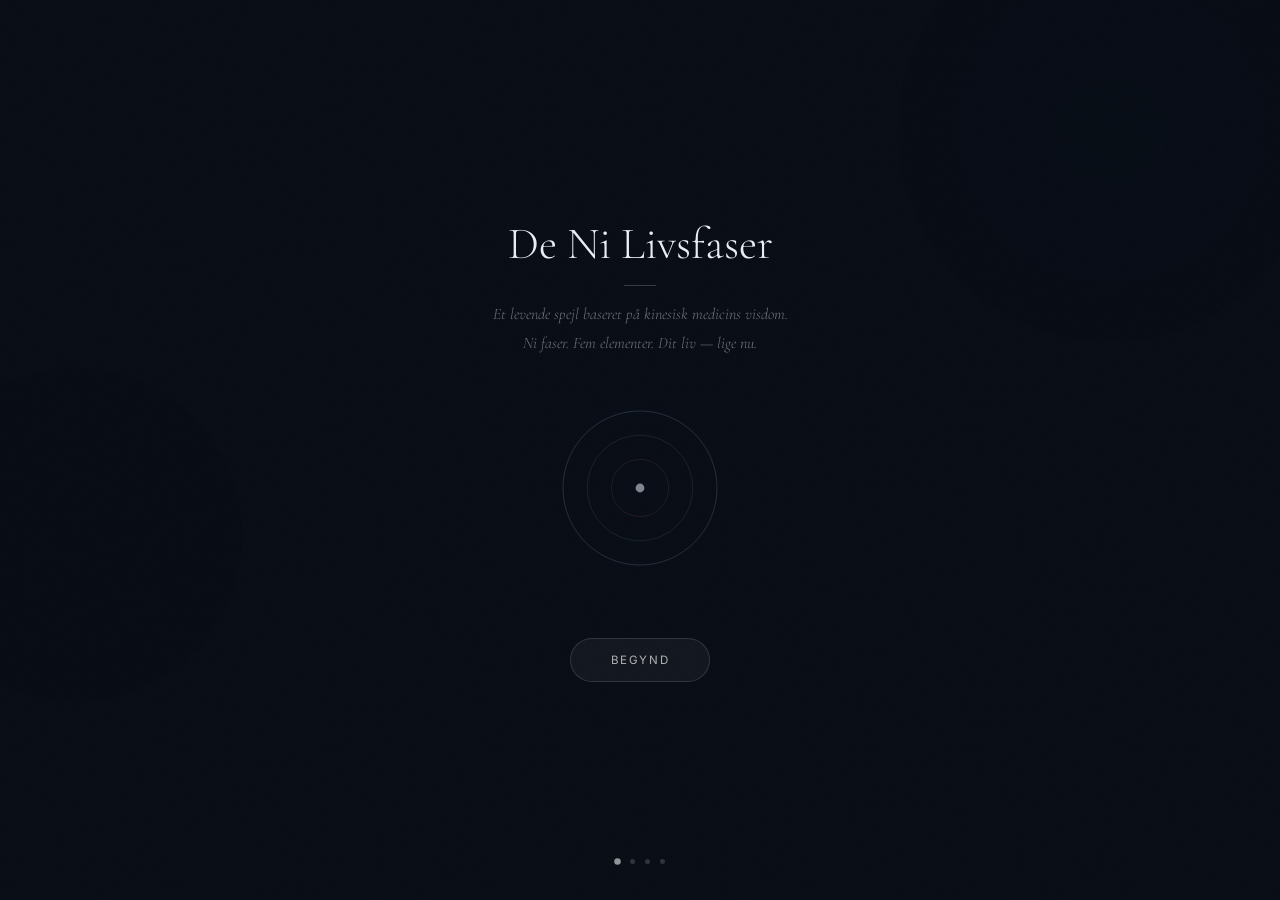
==== commit 46c66577: "Add elegant light theme with toggle across all pages Complete light mode with warm off-white palette" ====
--- a/index.html
+++ b/index.html
@@ -8,6 +8,8 @@
   <link rel="preconnect" href="https://fonts.gstatic.com" crossorigin>
   <link href="https://fonts.googleapis.com/css2?family=Cormorant+Garamond:ital,wght@0,300;0,400;0,500;0,600;1,300;1,400;1,500&family=Inter:wght@300;400;500&display=swap" rel="stylesheet">
   <link rel="stylesheet" href="style.css">
+  <link rel="stylesheet" href="light.css">
+  <script src="theme.js"></script>
   <script>if(!localStorage.getItem('dnl_onboarded'))window.location.replace('onboarding.html');</script>
 </head>
 <body>
@@ -31,9 +33,7 @@
       <svg viewBox="0 0 24 24" fill="none" stroke="currentColor" stroke-width="1.4" stroke-linecap="round"><line x1="4" y1="7" x2="20" y2="7"/><line x1="4" y1="12" x2="16" y2="12"/><line x1="4" y1="17" x2="20" y2="17"/></svg>
     </button>
     <span class="topnav__brand">De Ni Livsfaser</span>
-    <button class="topnav__btn" aria-label="Søg">
-      <svg viewBox="0 0 24 24" fill="none" stroke="currentColor" stroke-width="1.4" stroke-linecap="round"><circle cx="11" cy="11" r="7"/><line x1="16.5" y1="16.5" x2="21" y2="21"/></svg>
-    </button>
+    <button class="theme-toggle" aria-label="Skift tema"></button>
   </nav>
 
   <!-- ═══════════════════════════════════════
--- a/light.css
+++ b/light.css
@@ -0,0 +1,468 @@
+/* ═══════════════════════════════════════════════════
+   LIGHT THEME — De Ni Livsfaser
+   Elegant, warm, exclusive — same soul, bright skin
+   Applied via html.light class
+   ═══════════════════════════════════════════════════ */
+
+/* ── Core palette ── */
+html.light {
+  --bg: #f4f1ec;
+  --bg-light: #f8f6f2;
+  --bg-deep: #edeae4;
+  --surface: #ffffff;
+  --surface-hover: #faf9f7;
+  --glass-border: rgba(0,0,0,0.06);
+  --border: #e2ddd6;
+  --border-light: #ece8e2;
+  --text-bright: #1a1a2e;
+  --text-primary: #2d2d44;
+  --text-secondary: #5a5a72;
+  --text-dim: #8a8a9e;
+  --text-muted: #a8a8b8;
+  --accent: #5a7a9a;
+  --accent-light: #7a9ab5;
+  --warm: #8a7a60;
+  --warm-light: #a89880;
+  --sym: #a06050;
+  --para: #5070a0;
+  --hero-deep: #edeae4;
+  --hero-base: #f0ede8;
+  --hero-mid: #f4f1ec;
+  --hero-light: #f8f6f2;
+  --hero-pale: #faf9f7;
+  --glass: rgba(0,0,0,0.02);
+  --glass-hover: rgba(0,0,0,0.04);
+  --ease: cubic-bezier(0.4,0,0.2,1);
+  --ease-out: cubic-bezier(0,0,0.2,1);
+  --transition: 0.4s var(--ease);
+  --shadow: 0 4px 30px rgba(0,0,0,0.06);
+  --shadow-up: 0 -2px 20px rgba(0,0,0,0.04);
+}
+
+/* ── Body ── */
+html.light body {
+  color: var(--text-primary);
+  background: var(--bg);
+}
+html.light ::selection {
+  background: rgba(80,112,160,.18);
+  color: #1a1a2e;
+}
+
+/* ── Film grain ── */
+html.light .grain {
+  opacity: .08;
+  mix-blend-mode: multiply;
+}
+
+/* ── Ambient orbs — warmer, softer ── */
+html.light .orb { opacity: .04; }
+html.light .orb--1 { background: radial-gradient(circle,rgba(80,112,160,.10),transparent); }
+html.light .orb--2 { background: radial-gradient(circle,rgba(90,138,106,.08),transparent); }
+html.light .orb--3 { background: radial-gradient(circle,rgba(160,96,80,.06),transparent); }
+
+/* ═══════════════════════════════════
+   TOP NAV
+   ═══════════════════════════════════ */
+html.light .topnav__brand {
+  color: rgba(0,0,0,.45);
+}
+html.light .topnav.scrolled {
+  background: rgba(244,241,236,.90);
+  border-bottom: 1px solid rgba(0,0,0,.06);
+}
+html.light .topnav.scrolled .topnav__brand {
+  color: rgba(0,0,0,.60);
+}
+html.light .topnav__btn {
+  color: rgba(0,0,0,.40);
+}
+html.light .topnav.scrolled .topnav__btn {
+  color: var(--text-dim);
+}
+html.light .topnav--inner {
+  background: rgba(244,241,236,.92);
+  border-bottom: 1px solid rgba(0,0,0,.06);
+}
+html.light .topnav--inner .topnav__brand {
+  color: var(--text-bright);
+}
+
+/* ═══════════════════════════════════
+   MIRROR — hero area
+   ═══════════════════════════════════ */
+html.light .mirror {
+  background: linear-gradient(180deg, #f8f6f2 0%, #f4f1ec 30%, #f0ede8 50%, #f4f1ec 70%, #edeae4 100%);
+}
+html.light .mirror::before {
+  background: linear-gradient(to bottom, rgba(244,241,236,.50) 0%, transparent 30%, transparent 85%, rgba(244,241,236,1) 100%);
+}
+html.light .mirror::after {
+  background: radial-gradient(ellipse 70% 60% at 50% 45%, transparent 0%, rgba(244,241,236,.20) 100%);
+}
+html.light .mirror__greeting {
+  color: rgba(0,0,0,.35);
+}
+html.light .element-char {
+  color: rgba(0,0,0,.55);
+}
+html.light .mirror__element-name {
+  color: rgba(0,0,0,.42);
+}
+html.light .mirror__dot { opacity: .25; }
+html.light .mirror__rule {
+  background: rgba(0,0,0,.12);
+}
+html.light .mirror__climate {
+  color: rgba(0,0,0,.35);
+}
+html.light .mirror__deeper {
+  color: rgba(0,0,0,.30);
+}
+html.light .mirror__deeper:hover {
+  color: rgba(0,0,0,.55);
+}
+
+/* Mirror SVG rings — darken for light bg */
+html.light .mirror-ring--1 { stroke: rgba(80,100,130,0.30); }
+html.light .mirror-ring--2 { stroke: rgba(80,100,130,0.22); }
+html.light .mirror-ring--3 { stroke: rgba(80,100,130,0.35); }
+html.light .mirror-ring--4 { fill: rgba(60,80,100,0.40); }
+
+/* Breathing halos */
+html.light .halo {
+  border-color: rgba(0,0,0,.04);
+}
+
+/* ═══════════════════════════════════
+   CYCLES
+   ═══════════════════════════════════ */
+html.light .cycle-row {
+  border-bottom-color: var(--border-light);
+}
+
+/* ═══════════════════════════════════
+   DEEP BARS & BARS
+   ═══════════════════════════════════ */
+html.light .deep-bar {
+  background: var(--surface);
+  border-color: var(--border-light);
+  box-shadow: 0 1px 3px rgba(0,0,0,.04);
+}
+html.light .deep-bar:hover {
+  background: var(--surface-hover);
+  border-color: var(--border);
+  box-shadow: 0 2px 12px rgba(0,0,0,.06);
+}
+html.light .bar {
+  background: var(--surface);
+  border-color: var(--border-light);
+  box-shadow: 0 1px 3px rgba(0,0,0,.04);
+}
+html.light .bar:hover {
+  background: var(--surface-hover);
+  border-color: var(--border);
+  box-shadow: 0 2px 12px rgba(0,0,0,.06);
+}
+
+/* ═══════════════════════════════════
+   DAILY READING
+   ═══════════════════════════════════ */
+html.light .reading__card {
+  background: var(--surface);
+  border-color: var(--border-light);
+  box-shadow: 0 1px 3px rgba(0,0,0,.04);
+}
+
+/* Reading SVG wave */
+html.light .svg-reading path {
+  stroke: rgba(80,100,130,0.35);
+}
+html.light .svg-reading circle {
+  fill: rgba(60,80,100,0.35);
+}
+
+/* ═══════════════════════════════════
+   EXPLORE SVGs — darken neutral dots
+   ═══════════════════════════════════ */
+html.light .svg-relation circle:nth-child(3),
+html.light .svg-relation circle:nth-child(4),
+html.light .svg-relation circle:nth-child(5) {
+  fill: rgba(60,80,100,0.40);
+}
+html.light .svg-window circle:nth-child(3) {
+  fill: rgba(60,80,100,0.40);
+}
+html.light .svg-wave circle {
+  fill: rgba(60,80,100,0.35);
+}
+
+/* ═══════════════════════════════════
+   FOOTER
+   ═══════════════════════════════════ */
+html.light .footer__rule {
+  background: var(--border);
+}
+
+/* ═══════════════════════════════════
+   TAB BAR
+   ═══════════════════════════════════ */
+html.light .tabbar {
+  background: rgba(244,241,236,.92);
+  border-top: 1px solid rgba(0,0,0,.06);
+}
+html.light .tab svg {
+  color: rgba(0,0,0,.18);
+}
+html.light .tab span {
+  color: rgba(0,0,0,.18);
+}
+html.light .tab.active svg {
+  color: rgba(0,0,0,.60);
+}
+html.light .tab.active span {
+  color: rgba(0,0,0,.60);
+}
+
+/* ═══════════════════════════════════
+   SCROLLBAR
+   ═══════════════════════════════════ */
+html.light ::-webkit-scrollbar-thumb {
+  background: rgba(0,0,0,.10);
+}
+html.light ::-webkit-scrollbar-thumb:hover {
+  background: rgba(0,0,0,.18);
+}
+
+/* ═══════════════════════════════════
+   DEEP PAGES (deep.css overrides)
+   ═══════════════════════════════════ */
+
+/* Hero halo rings */
+html.light .dp-hero__halo circle {
+  stroke: rgba(80,100,130,0.20);
+}
+html.light .dp-hero__char {
+  color: var(--text-bright);
+}
+
+/* Sections */
+html.light .dp-section {
+  background: var(--surface);
+  border-color: var(--border-light);
+  box-shadow: 0 1px 3px rgba(0,0,0,.04);
+}
+html.light .dp-expand__btn {
+  color: var(--text-dim);
+}
+html.light .dp-expand__btn:hover {
+  color: var(--text-secondary);
+}
+html.light .dp-expand__btn--tema {
+  border-bottom-color: var(--border-light);
+}
+html.light .dp-tag {
+  border-color: var(--border);
+  background: rgba(0,0,0,.02);
+}
+
+/* Illustration neutral dots — darken for light bg */
+html.light .illo-lungs circle {
+  fill: rgba(60,80,100,0.45);
+}
+html.light .illo-stillwater circle {
+  fill: rgba(60,80,100,0.30);
+}
+html.light .illo-stillwater ellipse {
+  stroke: rgba(80,100,130,0.15);
+}
+html.light .illo-generations circle {
+  fill: rgba(80,100,130,0.08);
+}
+html.light .illo-harvest circle {
+  fill: rgba(80,100,130,0.08);
+}
+
+/* ═══════════════════════════════════
+   TIDSREJSE (tidsrejse.css overrides)
+   ═══════════════════════════════════ */
+html.light .tj-mirror__title {
+  color: rgba(0,0,0,.75);
+}
+html.light .tj-date-input {
+  background: var(--surface);
+  border-color: var(--border);
+  color: var(--text-bright);
+  color-scheme: light;
+}
+html.light .tj-date-input:focus {
+  border-color: var(--accent);
+  background: var(--surface);
+}
+html.light .tj-picker__go {
+  background: rgba(0,0,0,.02);
+  border-color: rgba(0,0,0,.08);
+}
+html.light .tj-picker__go:hover {
+  background: rgba(0,0,0,.04);
+  border-color: rgba(0,0,0,.10);
+}
+
+/* Timeline SVG dots — neutral centers */
+html.light .svg-timeline circle[fill*="196,213,226"] {
+  fill: rgba(60,80,100,0.45);
+}
+
+/* ═══════════════════════════════════
+   RELATIONER (relationer.css overrides)
+   ═══════════════════════════════════ */
+html.light .rel-mirror__title {
+  color: rgba(0,0,0,.75);
+}
+html.light .vesica-left,
+html.light .vesica-right {
+  stroke: rgba(80,100,130,0.40);
+}
+html.light .vesica-center {
+  fill: rgba(80,100,130,0.08);
+  stroke: rgba(80,100,130,0.45);
+}
+
+/* ═══════════════════════════════════
+   VINDUER (vinduer.css overrides)
+   ═══════════════════════════════════ */
+html.light .win-mirror__title {
+  color: rgba(0,0,0,.75);
+}
+html.light .win-status {
+  background: var(--surface);
+  border-color: var(--border-light);
+  box-shadow: 0 1px 3px rgba(0,0,0,.04);
+}
+html.light .win-alignment {
+  background: var(--surface);
+  border-color: var(--border-light);
+}
+
+/* ═══════════════════════════════════
+   GLOBAL SVG ADJUSTMENTS
+   All inline SVGs with bright neutral dots
+   (rgba(196,213,226,...)) → dark equivalents
+   ═══════════════════════════════════ */
+
+/* Divider poles — slightly more visible */
+html.light .illo-poles line[stroke*="122,154,181,0.25"] {
+  stroke: rgba(80,100,130,0.15);
+}
+
+/* Catch-all for bright center dots in illustrations */
+html.light .illo-pause svg circle[fill*="196,213,226"],
+html.light .divider svg circle[fill*="196,213,226"],
+html.light .bar__illo svg circle[fill*="196,213,226"] {
+  fill: rgba(60,80,100,0.40);
+}
+
+/* Element color opacity boost for light bg — slightly more visible */
+html.light .illo-pause svg,
+html.light .divider svg {
+  opacity: .85;
+}
+
+/* ═══════════════════════════════════
+   ONBOARDING
+   ═══════════════════════════════════ */
+html.light .ob-title {
+  color: var(--text-bright);
+}
+html.light .ob-heading {
+  color: var(--text-bright);
+}
+html.light .ob-text {
+  color: rgba(0,0,0,.35);
+}
+html.light .ob-rule {
+  background: rgba(0,0,0,.12);
+}
+html.light .ob-btn {
+  color: rgba(0,0,0,.50);
+  background: rgba(0,0,0,.03);
+  border-color: rgba(0,0,0,.10);
+}
+html.light .ob-btn:hover {
+  background: rgba(0,0,0,.06);
+  border-color: rgba(0,0,0,.16);
+  color: rgba(0,0,0,.70);
+  box-shadow: 0 0 30px rgba(80,100,130,.06);
+}
+html.light .ob-btn:disabled {
+  opacity: .25;
+}
+html.light .ob-btn--final {
+  border-color: rgba(80,100,130,.20);
+}
+html.light .ob-date__input {
+  background: var(--surface);
+  border-color: var(--border);
+  color: var(--text-bright);
+}
+html.light .ob-date__input:focus {
+  border-color: rgba(80,100,130,.40);
+  box-shadow: 0 0 20px rgba(80,100,130,.06);
+}
+html.light .ob-date__sep {
+  color: var(--text-muted);
+}
+html.light .ob-el__char {
+  color: rgba(0,0,0,.45);
+}
+
+/* Onboarding SVG rings */
+html.light .ob-seed__ring {
+  stroke: rgba(80,100,130,0.18);
+}
+html.light .ob-seed__center {
+  fill: rgba(60,80,100,0.35);
+}
+html.light .ob-reveal-ring--1 { stroke: rgba(80,100,130,0.30); }
+html.light .ob-reveal-ring--2 { stroke: rgba(80,100,130,0.22); }
+html.light .ob-reveal-ring--3 { stroke: rgba(80,100,130,0.35); }
+html.light .ob-reveal-ring--4 { fill: rgba(60,80,100,0.40); }
+
+html.light .ob-reveal-char {
+  color: rgba(0,0,0,.60);
+}
+html.light .ob-reveal-title {
+  color: rgba(0,0,0,.42);
+}
+html.light .ob-reveal-text {
+  color: rgba(0,0,0,.35);
+}
+html.light .ob-progress__dot {
+  background: rgba(0,0,0,.12);
+}
+html.light .ob-progress__dot--active {
+  background: rgba(0,0,0,.45);
+}
+
+/* ═══════════════════════════════════
+   THEME TOGGLE BUTTON
+   ═══════════════════════════════════ */
+.theme-toggle {
+  background: none;
+  border: none;
+  cursor: pointer;
+  width: 22px;
+  height: 22px;
+  color: rgba(255,255,255,.55);
+  transition: color .5s var(--ease);
+  display: flex;
+  align-items: center;
+  justify-content: center;
+}
+.theme-toggle svg { width: 100%; height: 100%; }
+html.light .theme-toggle {
+  color: rgba(0,0,0,.40);
+}
+.topnav.scrolled .theme-toggle {
+  color: var(--text-dim);
+}
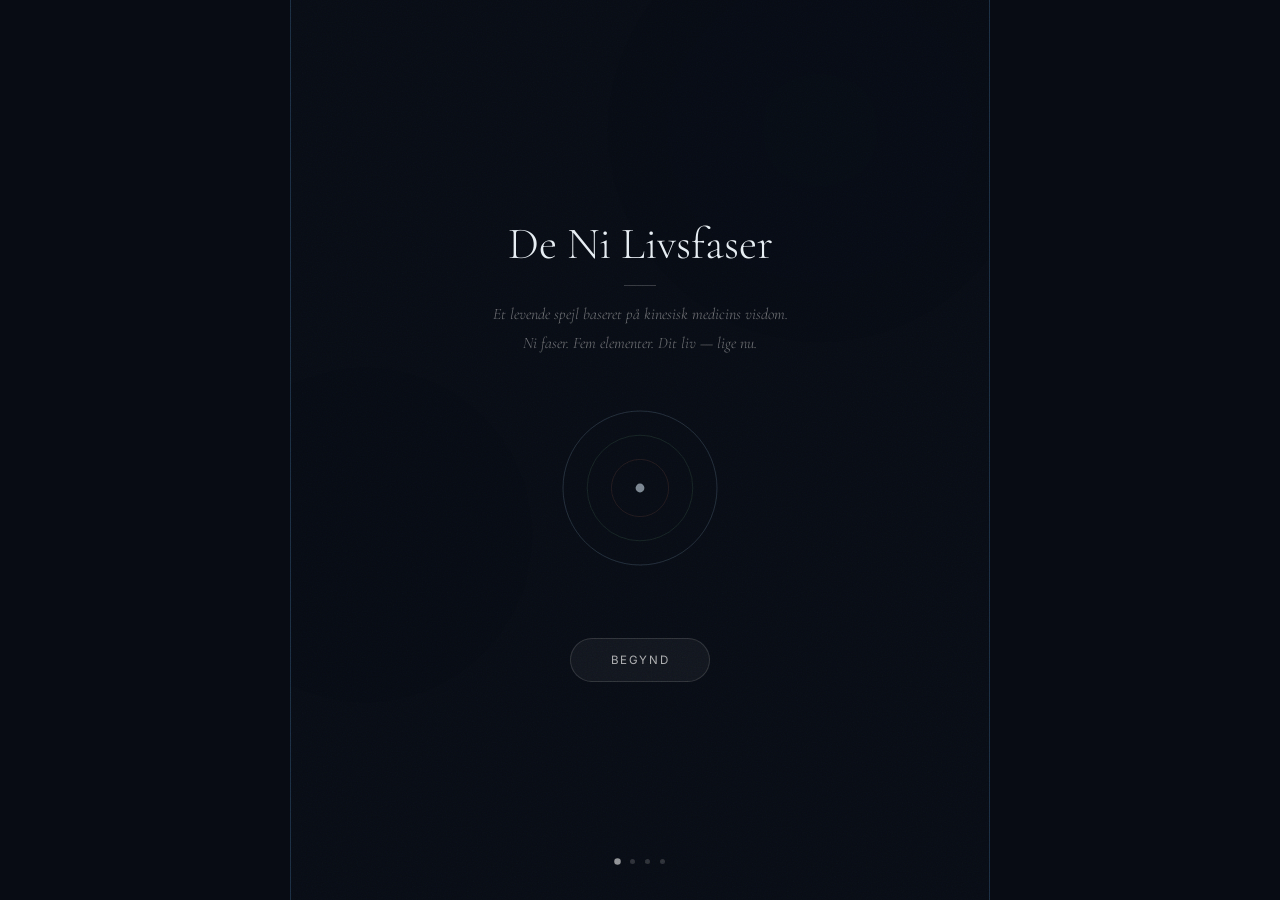
==== commit d823bd10: "Eliminate all dead links and add meaningful content across app Comprehensive audit found 8 dead inte" ====
--- a/index.html
+++ b/index.html
@@ -237,7 +237,7 @@
         <svg class="bar__arrow" viewBox="0 0 24 24" fill="none" stroke="currentColor" stroke-width="1.5"><path d="M9 6l6 6-6 6"/></svg>
       </a>
 
-      <a href="#" class="bar">
+      <a href="mere.html" class="bar">
         <div class="bar__illo">
           <svg viewBox="0 0 48 48" fill="none" class="svg-phases">
             <circle cx="6" cy="34" r="2.2" fill="rgba(90,138,106,0.80)"/>
@@ -308,12 +308,13 @@
       <svg viewBox="0 0 24 24" fill="none" stroke="currentColor" stroke-width="1.4"><circle cx="12" cy="12" r="8" stroke-dasharray="2 3"/><circle cx="12" cy="12" r="3"/></svg>
       <span>Vinduer</span>
     </a>
-    <a href="#" class="tab">
+    <a href="mere.html" class="tab">
       <svg viewBox="0 0 24 24" fill="none" stroke="currentColor" stroke-width="1.4"><circle cx="12" cy="5" r="1.5"/><circle cx="12" cy="12" r="1.5"/><circle cx="12" cy="19" r="1.5"/></svg>
       <span>Mere</span>
     </a>
   </nav>
 
+  <script src="menu.js"></script>
   <script src="app.js"></script>
 </body>
 </html>
--- a/style.css
+++ b/style.css
@@ -134,15 +134,20 @@
   line-height:1.8;max-width:340px;margin:0 auto;
 }
 
-/* Deeper CTA in mirror */
+/* Deeper CTA in mirror — card style like deep-bars */
 .mirror__deeper{
   display:inline-flex;align-items:center;gap:6px;
   margin-top:24px;
+  padding:12px 24px;
   font-size:.68rem;font-weight:400;letter-spacing:.12em;text-transform:uppercase;
-  color:rgba(255,255,255,.35);
+  color:var(--text-primary);
+  background:var(--surface);
+  border:1px solid var(--border-light);
+  border-radius:30px;
+  backdrop-filter:blur(10px);-webkit-backdrop-filter:blur(10px);
   transition:all var(--transition);
 }
-.mirror__deeper:hover{color:rgba(255,255,255,.60)}
+.mirror__deeper:hover{color:var(--text-bright);background:var(--surface-hover);border-color:var(--glass-border);box-shadow:var(--shadow-up);transform:translateY(-1px)}
 .mirror__deeper svg{transition:transform var(--transition)}
 .mirror__deeper:hover svg{transform:translateY(2px)}
 
@@ -257,6 +262,16 @@
   transition:all var(--transition);cursor:pointer;
 }
 .bar:hover{background:var(--surface-hover);border-color:var(--glass-border);box-shadow:var(--shadow-up);transform:translateX(3px)}
+
+/* Expandable bar variant */
+.bar--expand{display:block;padding:0;cursor:pointer}
+.bar--expand:hover{transform:none}
+.bar__top{display:flex;align-items:center;gap:14px;padding:16px 18px}
+.bar--expand .bar__arrow{transition:transform var(--transition)}
+.bar--expand.open .bar__arrow{transform:rotate(180deg)}
+.bar__expand-body{max-height:0;overflow:hidden;opacity:0;transition:max-height .5s var(--ease),opacity .4s var(--ease),padding .4s var(--ease);padding:0 18px}
+.bar--expand.open .bar__expand-body{max-height:400px;opacity:1;padding:0 18px 18px}
+.bar__expand-body .dp-text{font-size:.82rem;color:var(--text-secondary);line-height:1.7}
 
 .bar__illo{width:44px;height:44px;flex-shrink:0;display:flex;align-items:center;justify-content:center}
 .bar__illo svg{width:100%;height:100%}
@@ -314,6 +329,26 @@
 ::-webkit-scrollbar-thumb:hover{background:rgba(255,255,255,.20)}
 
 /* ═══════════════════════════════════
+   SLIDE MENU
+   ═══════════════════════════════════ */
+.menu-overlay{position:fixed;inset:0;z-index:200;background:rgba(0,0,0,.50);opacity:0;pointer-events:none;transition:opacity .4s var(--ease)}
+.menu-overlay.open{opacity:1;pointer-events:auto}
+.menu-panel{position:fixed;top:0;left:0;bottom:0;z-index:201;width:280px;max-width:80vw;background:var(--surface);border-right:1px solid var(--border-light);transform:translateX(-100%);transition:transform .4s var(--ease);display:flex;flex-direction:column;overflow-y:auto;-webkit-overflow-scrolling:touch}
+.menu-panel.open{transform:translateX(0)}
+.menu-panel__header{padding:28px 24px 20px;border-bottom:1px solid var(--border-light)}
+.menu-panel__brand{font-family:'Cormorant Garamond',Georgia,serif;font-size:1.2rem;font-weight:400;color:var(--text-bright)}
+.menu-panel__sub{font-size:.62rem;color:var(--text-dim);letter-spacing:.06em;margin-top:2px}
+.menu-panel__nav{padding:12px 0;flex:1}
+.menu-link{display:flex;align-items:center;gap:14px;padding:14px 24px;color:var(--text-primary);font-size:.88rem;transition:all var(--transition)}
+.menu-link:hover{background:var(--glass-hover);color:var(--text-bright)}
+.menu-link.active{color:var(--text-bright);font-weight:500}
+.menu-link__icon{width:20px;height:20px;flex-shrink:0;opacity:.5}
+.menu-link__icon svg{width:100%;height:100%}
+.menu-link__label{font-family:'Cormorant Garamond',Georgia,serif;font-size:1.05rem;font-weight:400}
+.menu-panel__footer{padding:16px 24px 28px;border-top:1px solid var(--border-light)}
+.menu-panel__footer p{font-size:.60rem;color:var(--text-dim);letter-spacing:.04em;line-height:1.6}
+
+/* ═══════════════════════════════════
    RESPONSIVE
    ═══════════════════════════════════ */
 @media(max-width:580px){
@@ -321,3 +356,30 @@
   .halo--1{width:340px;height:250px}
   .halo--2{width:220px;height:162px}
 }
+
+/* ═══════════════════════════════════
+   DESKTOP APP FRAME (≥768px)
+   Centers app in a 700px frame
+   ═══════════════════════════════════ */
+@media(min-width:768px){
+  /* Centrer topbar */
+  .topnav{max-width:700px;margin-left:auto;margin-right:auto}
+  /* Centrer bundnavigation */
+  .tabbar{max-width:700px;margin-left:auto;margin-right:auto}
+  /* Centrer hovedsektioner */
+  .mirror,.cycles-now,.portrait-deep,.reading,.explore,.footer,.divider,
+  .tj-mirror,.tj-picker,.tj-result,
+  .rel-mirror,.rel-constellation,
+  .win-mirror,.win-now,.win-upcoming,
+  .deep,.ob-step__inner{max-width:700px;margin-left:auto;margin-right:auto}
+  /* Vertikal ramme */
+  body::after{content:'';position:fixed;top:0;bottom:0;left:0;right:0;max-width:700px;margin:0 auto;border-left:1.5px solid var(--border);border-right:1.5px solid var(--border);pointer-events:none;z-index:150}
+  /* Hamburger-menu inden for rammen — fade i stedet for slide */
+  .menu-panel{left:calc(50vw - 350px);transform:none;opacity:0;visibility:hidden;transition:opacity .3s var(--ease),visibility .3s}
+  .menu-panel.open{transform:none;opacity:1;visibility:visible}
+  .menu-overlay{inset:0;left:calc(50vw - 350px);right:calc(50vw - 350px)}
+  /* Ambient orbs inden for rammen */
+  .ambient{max-width:700px;margin-left:auto;margin-right:auto}
+  /* Grain inden for rammen */
+  .grain{max-width:700px;left:50%;transform:translateX(-50%);right:auto}
+}
--- a/light.css
+++ b/light.css
@@ -445,6 +445,34 @@
 }
 
 /* ═══════════════════════════════════
+   SLIDE MENU — light
+   ═══════════════════════════════════ */
+html.light .menu-overlay {
+  background: rgba(0,0,0,.20);
+}
+html.light .menu-panel {
+  background: var(--surface);
+  border-right-color: var(--border-light);
+}
+html.light .menu-link:hover {
+  background: rgba(0,0,0,.03);
+}
+
+/* ═══════════════════════════════════
+   MERE PAGE — light overrides
+   ═══════════════════════════════════ */
+html.light .mere-phase--active {
+  background: rgba(80,100,130,.06);
+}
+html.light .mere-reset-btn {
+  color: #a06050;
+  border-color: rgba(160,96,80,.20);
+}
+html.light .mere-reset-btn:hover {
+  border-color: rgba(160,96,80,.40);
+}
+
+/* ═══════════════════════════════════
    THEME TOGGLE BUTTON
    ═══════════════════════════════════ */
 .theme-toggle {
@@ -466,3 +494,13 @@
 .topnav.scrolled .theme-toggle {
   color: var(--text-dim);
 }
+
+/* ═══════════════════════════════════
+   DESKTOP FRAME — light border
+   ═══════════════════════════════════ */
+@media(min-width:768px){
+  html.light body::after {
+    border-left-color: var(--border);
+    border-right-color: var(--border);
+  }
+}
